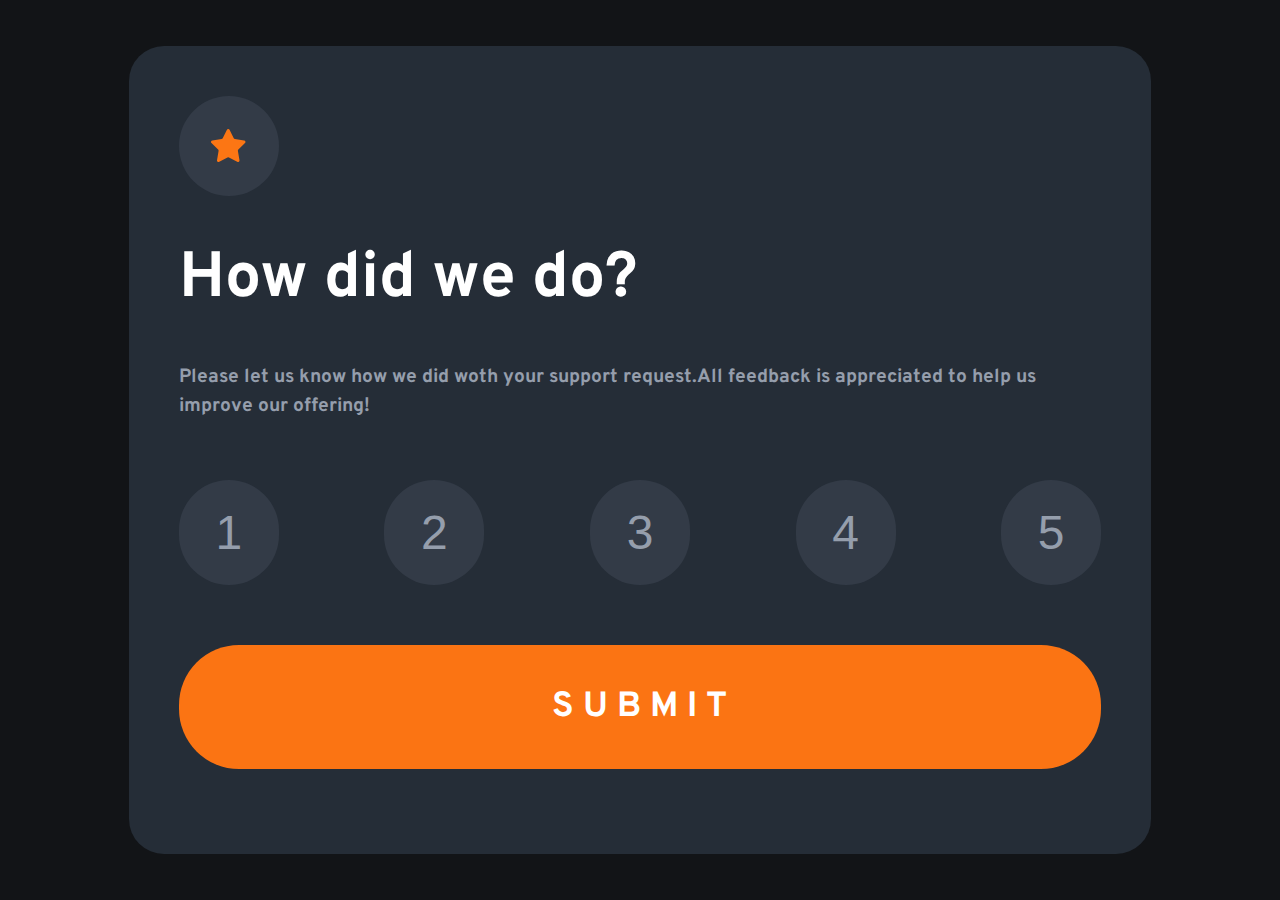
==== index.html @ df2766c0 "Add files" ====
<!DOCTYPE html>
<html>
    <head>
        <link rel="stylesheet" href="style.css">

        <link rel="preconnect" href="https://fonts.googleapis.com">
        <link rel="preconnect" href="https://fonts.gstatic.com" crossorigin>
        <link href="https://fonts.googleapis.com/css2?family=Overpass:wght@400;700&display=swap" rel="stylesheet">

        <title>Interactive Rating Component</title>
    </head>

    <body>
        <main>
            <div class="card">
                <div class="star-img-div">
                    <img src="images/icon-star.svg" alt="star-icon">
                </div>
                
                <h1>How did we do?</h1>
                <p>Please let us know how we did woth your support request.All feedback is appreciated to help us improve our offering!</p>

                <div class="rating-btn">
                    <button>1</button>
                    <button>2</button>
                    <button>3</button>
                    <button>4</button>
                    <button>5</button>
                </div>
                <div>
                    <button class="submit-btn">S U B M I T</button>
                </div>
            </div>
        </main>
    </body>
</html>
---- style.css ----
body {
    font-family: 'Overpass', sans-serif;
    background-color: hsl(216, 12%, 8%);
    color: hsl(0, 0%, 100%);
    text-align: center;
    height: 100vh;
    display: grid;
    place-items: center;
    margin: 0 3px;
}

.card {
    background-color: hsl(213, 19%, 18%);
    width: 80%;
    margin: auto;
    text-align: justify;
    padding: 50px;
    border: none;
    border-radius: 35px;
}

.star-img-div {
    background-color: hsl(218, 16%, 24%);
    width: 100px;
    height: 100px;
    border-radius: 50px;
    display: grid;
    place-items: center;
    margin-bottom: 40px;
}

img {
    width: 35px;
    background-color: hsl(218, 16%, 24%);
    
}

h1 {
    font-size: 4rem;
}

p {
    font-size: 1.2rem;
    font-weight: 700;
    line-height: 1.5;
    color: hsl(217, 12%, 63%);
    text-align: left;
}

.rating-btn {
    display: flex;
    justify-content: space-between;
}

.rating-btn button {
    background-color:hsl(218, 16%, 24%);
    width: 100px;
    border: none;
    border-radius: 50px;
    margin-top: 40px;

    padding: 25px;
    color: hsl(217, 12%, 63%);
    font-size: 3rem;
}

.submit-btn {
    background-color: hsl(25, 97%, 53%);
    width: 100%;
    padding: 40px;
    margin-top: 60px;
    margin-bottom: 35px;
    border: none;
    border-radius: 60px;

    font-size: 2.2rem;
    color: white;
    font-weight: 700;
    font-family: 'Overpass', sans-serif;
}
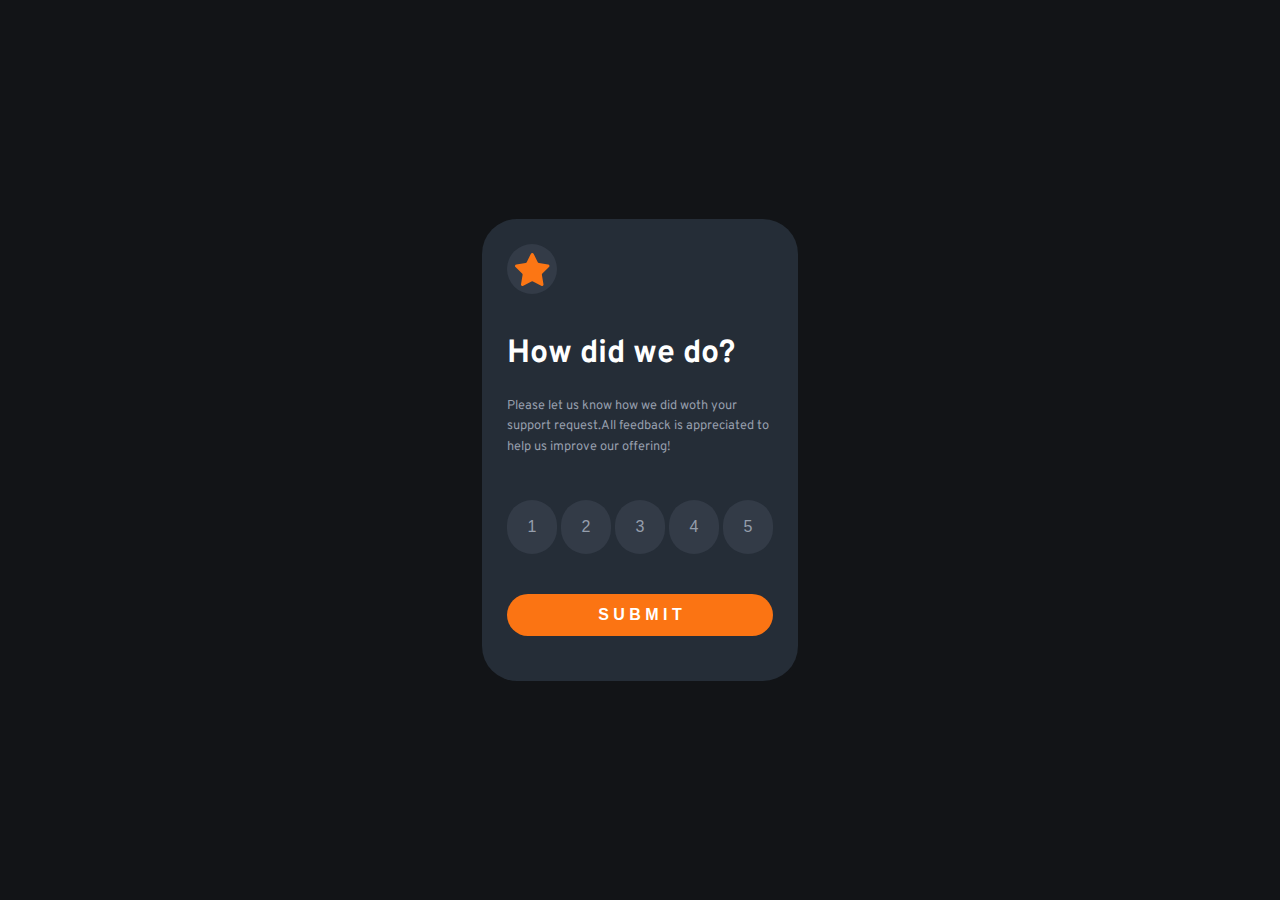
==== commit fbb46548: "update" ====
--- a/index.html
+++ b/index.html
@@ -1,7 +1,7 @@
 <!DOCTYPE html>
 <html>
     <head>
-        <link rel="stylesheet" href="style.css">
+        <link rel="stylesheet" href="css/style.css">
 
         <link rel="preconnect" href="https://fonts.googleapis.com">
         <link rel="preconnect" href="https://fonts.gstatic.com" crossorigin>
@@ -14,7 +14,7 @@
         <main>
             <div class="card">
                 <div class="star-img-div">
-                    <img src="images/icon-star.svg" alt="star-icon">
+                    <img class="star-icon" src="images/icon-star.svg" alt="star-icon">
                 </div>
                 
                 <h1>How did we do?</h1>
@@ -28,7 +28,7 @@
                     <button>5</button>
                 </div>
                 <div>
-                    <button class="submit-btn">S U B M I T</button>
+                    <button class="submit-btn" onclick="location.href = 'thankYou.html'">S U B M I T</button>
                 </div>
             </div>
         </main>
--- a/css/style.css
+++ b/css/style.css
@@ -0,0 +1,135 @@
+body {
+    font-family: 'Overpass', sans-serif;
+    background-color: hsl(216, 12%, 8%);
+    color: hsl(0, 0%, 100%);
+    text-align: center;
+    height: 100vh;
+    display: grid;
+    place-items: center;
+    margin: 0 3px;
+}
+
+.card {
+    background-color: hsl(213, 19%, 18%);
+    width: 70%;
+    margin: auto;
+    text-align: justify;
+    padding: 50px;
+    border: none;
+    border-radius: 35px;
+}
+
+.star-img-div {
+    background-color: hsl(218, 16%, 24%);
+    width: 100px;
+    height: 100px;
+    border-radius: 50px;
+    display: grid;
+    place-items: center;
+    margin-bottom: 40px;
+}
+
+.star-icon {
+    width: 35px;
+    background-color: hsl(218, 16%, 24%);
+    
+}
+
+h1 {
+    font-size: 4rem;
+}
+
+p {
+    font-size: 1.2rem;
+    line-height: 1.5;
+    color: hsl(217, 12%, 63%);
+    text-align: left;
+}
+
+.rating-btn {
+    display: flex;
+    justify-content: space-between;
+}
+
+.rating-btn button {
+    background-color:hsl(218, 16%, 24%);
+    width: 100px;
+    border: none;
+    border-radius: 50px;
+    margin-top: 60px;
+
+    padding: 25px;
+    color: hsl(217, 12%, 63%);
+    font-size: 3rem;
+}
+
+.rating-btn button:focus {
+    background-color: hsl(25, 97%, 53%);
+    color: white;
+}
+
+.submit-btn {
+    background-color: hsl(25, 97%, 53%);
+    width: 100%;
+    padding: 40px;
+    margin-top: 70px;
+    margin-bottom: 35px;
+    border: none;
+    border-radius: 60px;
+
+    font-size: 2.2rem;
+    color: white;
+    font-weight: 700;
+}
+
+.submit-btn:active {
+    background-color: hsl(25, 95%, 43%);
+}
+
+@media only screen and (min-width: 992px) {
+    body {
+        margin: 0 450px;
+    }
+    
+    .card {
+        padding: 25px;
+    }
+
+    .star-img-div {
+        width: 50px;
+        height: 50px;
+        border-radius: 25px;
+        margin-bottom: 40px;
+    }
+    
+    img {
+        width: 20px;
+    }
+
+    h1 {
+        font-size: 2rem;
+    }
+    
+    p {
+        font-size: 0.8rem;
+        line-height: 1.6;
+    }
+
+    
+    .rating-btn button {
+        width: 50px;
+        border-radius: 25px;
+        margin-top: 30px;
+
+        padding: 18px;
+        font-size: 1rem;
+    }
+    
+    .submit-btn {
+        padding: 12px 8px;
+        margin-top: 40px;
+        margin-bottom: 20px;
+    
+        font-size: 1rem;
+    }
+}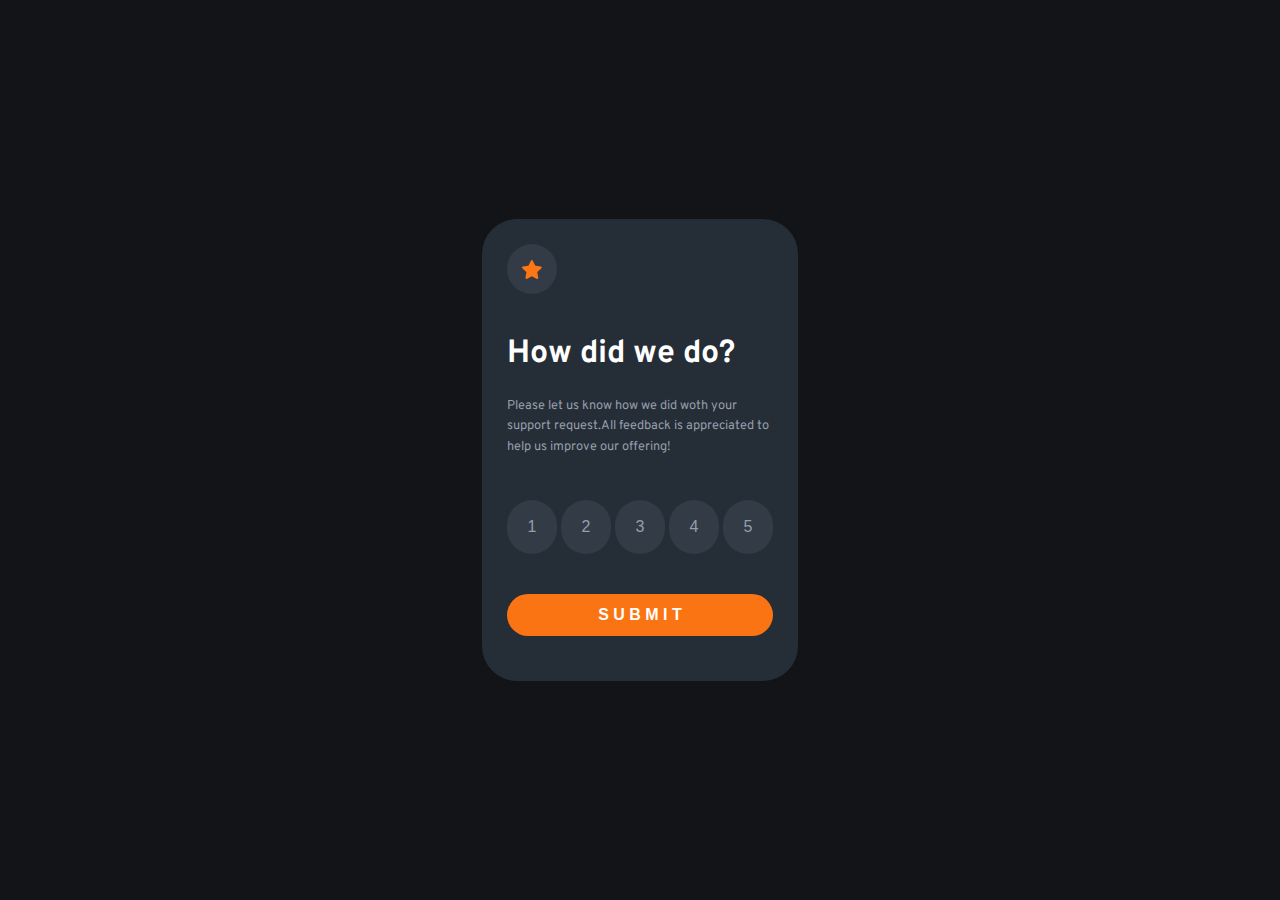
==== commit 94f4441d: "Update" ====
--- a/index.html
+++ b/index.html
@@ -21,16 +21,19 @@
                 <p>Please let us know how we did woth your support request.All feedback is appreciated to help us improve our offering!</p>
 
                 <div class="rating-btn">
-                    <button>1</button>
-                    <button>2</button>
-                    <button>3</button>
-                    <button>4</button>
-                    <button>5</button>
+                    <button onclick="button1()">1</button>
+                    <button onclick="button2()">2</button>
+                    <button onclick="button3()">3</button>
+                    <button onclick="button4()">4</button>
+                    <button onclick="button5()">5</button>
                 </div>
+                
                 <div>
                     <button class="submit-btn" onclick="location.href = 'thankYou.html'">S U B M I T</button>
                 </div>
             </div>
+            <script src="index.js"></script>
         </main>
     </body>
 </html>
+
--- a/css/style.css
+++ b/css/style.css
@@ -102,7 +102,7 @@
         margin-bottom: 40px;
     }
     
-    img {
+    .star-icon {
         width: 20px;
     }
 
